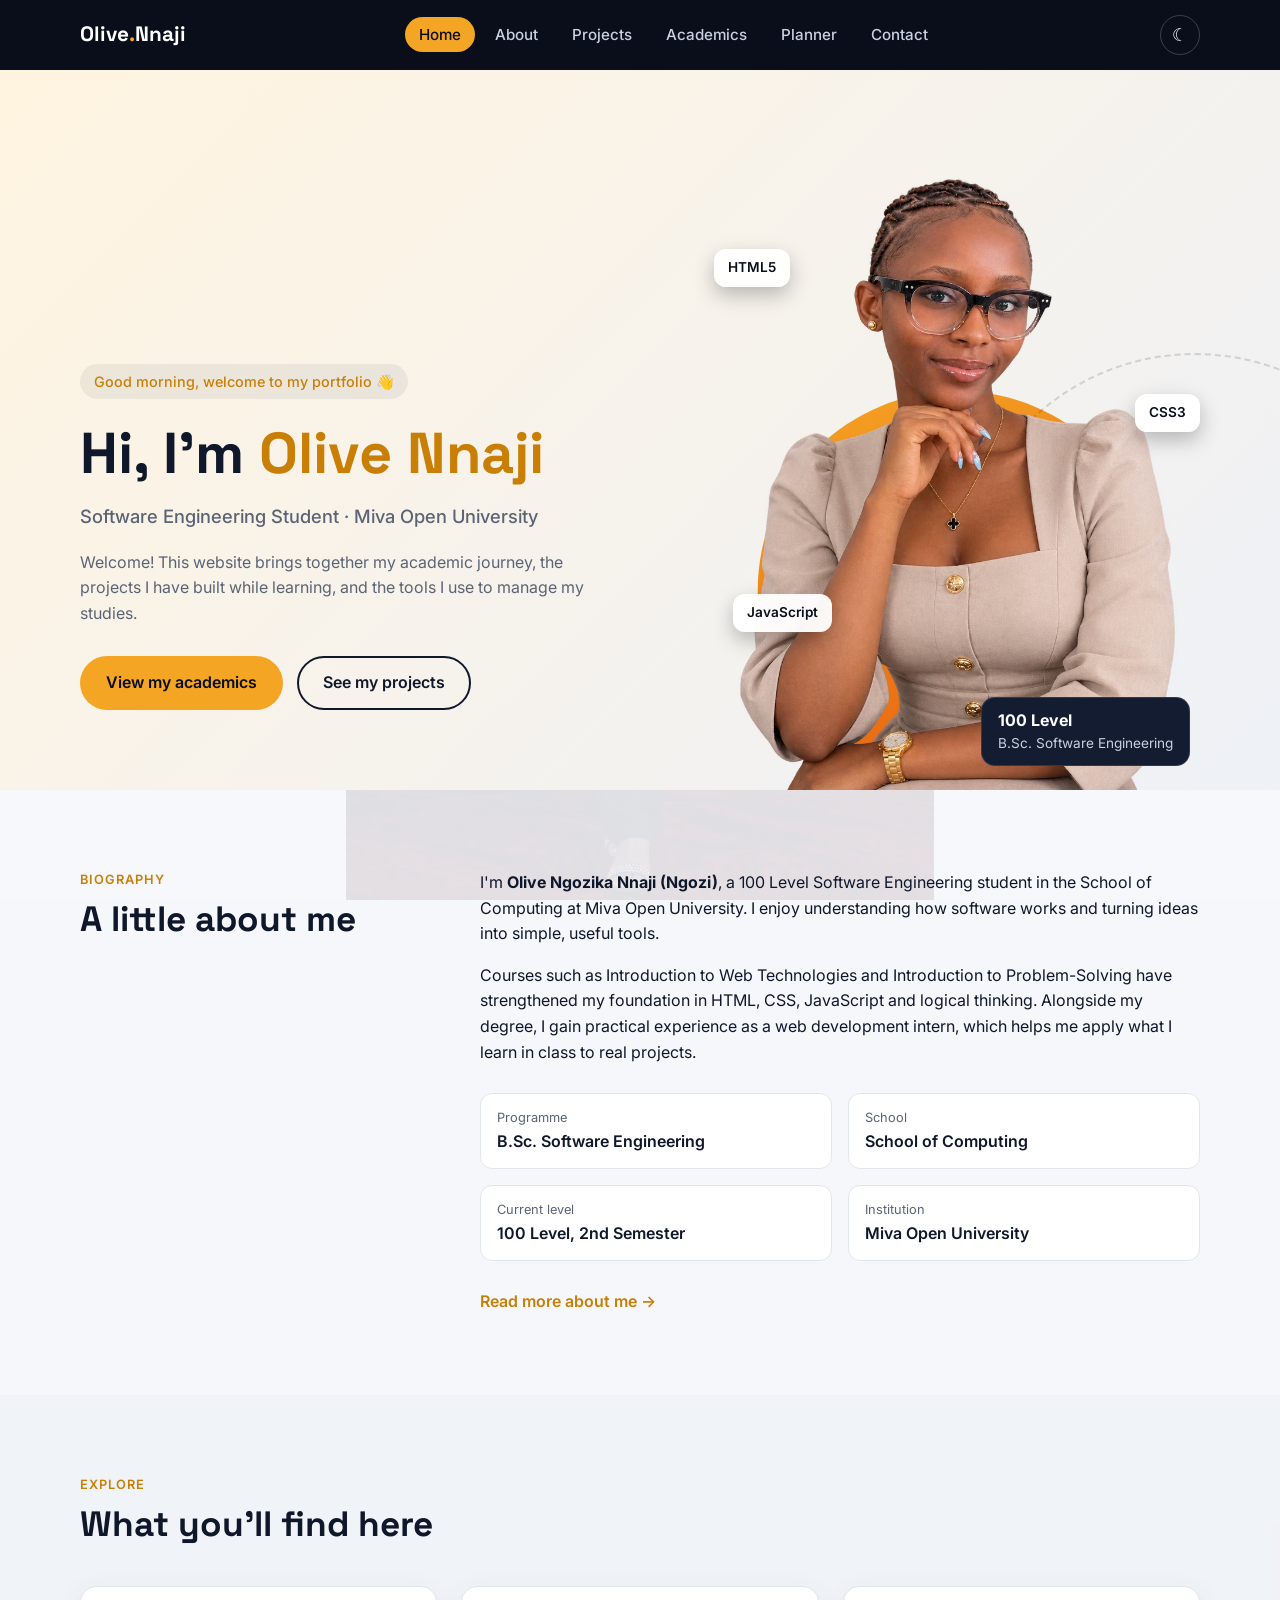
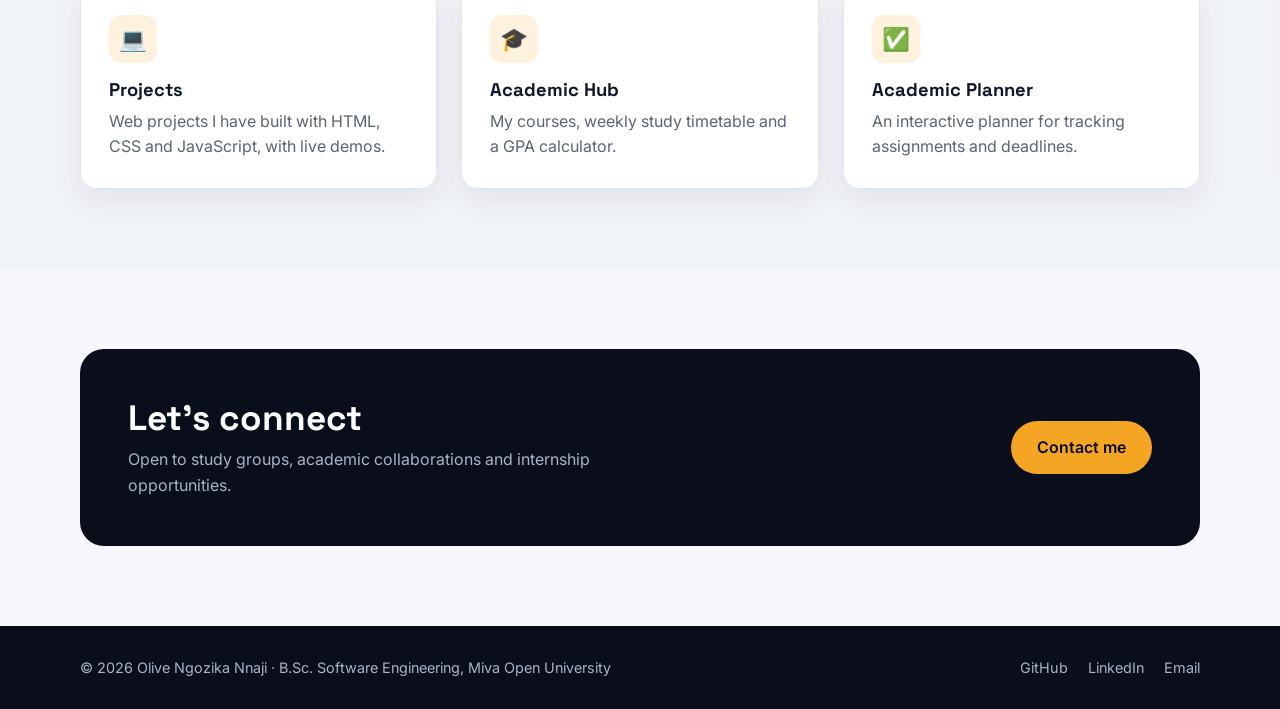
==== index.html @ 727c915d "initial commit" ====
<!DOCTYPE html>
<html lang="en">
<head>
  <meta charset="UTF-8">
  <meta name="viewport" content="width=device-width, initial-scale=1.0">
  <title>Olive Nnaji | Software Engineering Student</title>
  <meta name="description" content="Academic portfolio of Olive Ngozika Nnaji, a Software Engineering student at Miva Open University.">
  <link rel="preconnect" href="https://fonts.googleapis.com">
  <link rel="preconnect" href="https://fonts.gstatic.com" crossorigin>
  <link href="https://fonts.googleapis.com/css2?family=Inter:wght@400;500;600&family=Space+Grotesk:wght@500;600;700&display=swap" rel="stylesheet">
  <link rel="stylesheet" href="css/style.css">
</head>
<body>
  <a class="skip-link" href="#main">Skip to content</a>

  <!-- Site header and navigation -->
  <header class="site-header" id="site-header">
    <nav class="nav container" aria-label="Main navigation">
      <a href="index.html" class="logo">Olive<span>.</span>Nnaji</a>
      <ul class="nav-links" id="nav-links">
        <li><a href="index.html" class="active" aria-current="page">Home</a></li>
        <li><a href="about.html">About</a></li>
        <li><a href="projects.html">Projects</a></li>
        <li><a href="academics.html">Academics</a></li>
        <li><a href="planner.html">Planner</a></li>
        <li><a href="contact.html">Contact</a></li>
      </ul>
      <div class="nav-actions">
        <button class="icon-btn" id="theme-btn" type="button" aria-label="Switch colour theme">☾</button>
        <button class="icon-btn menu-btn" id="menu-btn" type="button" aria-label="Open menu" aria-expanded="false" aria-controls="nav-links">
          <span></span><span></span><span></span>
        </button>
      </div>
    </nav>
  </header>

  <main id="main">
    <!-- Hero: name, photograph and welcome message -->
    <section class="hero">
      <div class="container hero-grid">
        <div class="hero-text">
          <p class="greeting" id="greeting">Welcome to my portfolio</p>
          <h1>Hi, I'm <span class="highlight">Olive Nnaji</span></h1>
          <p class="hero-role">Software Engineering Student · Miva Open University</p>
          <p class="hero-intro">
            Welcome! This website brings together my academic journey, the projects I have
            built while learning, and the tools I use to manage my studies.
          </p>
          <div class="hero-buttons">
            <a href="academics.html" class="btn btn-primary">View my academics</a>
            <a href="projects.html" class="btn btn-outline">See my projects</a>
          </div>
        </div>

        <figure class="hero-photo">
          <img src="images/olive-hero.png" alt="Portrait of Olive Ngozika Nnaji" width="460" height="560">
          <span class="float-chip chip-1">HTML5</span>
          <span class="float-chip chip-2">CSS3</span>
          <span class="float-chip chip-3">JavaScript</span>
          <figcaption class="photo-badge"><strong>100 Level</strong>B.Sc. Software Engineering</figcaption>
        </figure>
      </div>
    </section>

    <!-- Brief biography -->
    <section class="section">
      <div class="container two-col">
        <div>
          <p class="eyebrow">Biography</p>
          <h2>A little about me</h2>
        </div>
        <div class="reveal">
          <div class="prose">
            <p>
              I'm <strong>Olive Ngozika Nnaji (Ngozi)</strong>, a 100 Level Software Engineering
              student in the School of Computing at Miva Open University. I enjoy understanding
              how software works and turning ideas into simple, useful tools.
            </p>
            <p>
              Courses such as Introduction to Web Technologies and Introduction to Problem-Solving
              have strengthened my foundation in HTML, CSS, JavaScript and logical thinking.
              Alongside my degree, I gain practical experience as a web development intern,
              which helps me apply what I learn in class to real projects.
            </p>
          </div>
          <dl class="facts">
            <div><dt>Programme</dt><dd>B.Sc. Software Engineering</dd></div>
            <div><dt>School</dt><dd>School of Computing</dd></div>
            <div><dt>Current level</dt><dd>100 Level, 2nd Semester</dd></div>
            <div><dt>Institution</dt><dd>Miva Open University</dd></div>
          </dl>
          <a href="about.html" class="text-link">Read more about me →</a>
        </div>
      </div>
    </section>

    <!-- Quick links into the site -->
    <section class="section section-alt">
      <div class="container">
        <div class="section-head">
          <p class="eyebrow">Explore</p>
          <h2>What you'll find here</h2>
        </div>
        <div class="grid-3">
          <a href="projects.html" class="card card-link reveal">
            <div class="card-icon" aria-hidden="true">💻</div>
            <h3>Projects</h3>
            <p>Web projects I have built with HTML, CSS and JavaScript, with live demos.</p>
          </a>
          <a href="academics.html" class="card card-link reveal">
            <div class="card-icon" aria-hidden="true">🎓</div>
            <h3>Academic Hub</h3>
            <p>My courses, weekly study timetable and a GPA calculator.</p>
          </a>
          <a href="planner.html" class="card card-link reveal">
            <div class="card-icon" aria-hidden="true">✅</div>
            <h3>Academic Planner</h3>
            <p>An interactive planner for tracking assignments and deadlines.</p>
          </a>
        </div>
      </div>
    </section>

    <!-- Call to action -->
    <section class="section">
      <div class="container">
        <div class="cta reveal">
          <div>
            <h2>Let's connect</h2>
            <p>Open to study groups, academic collaborations and internship opportunities.</p>
          </div>
          <a href="contact.html" class="btn btn-primary">Contact me</a>
        </div>
      </div>
    </section>
  </main>

  <footer class="site-footer">
    <div class="container footer-inner">
      <p>&copy; <span id="year">2026</span> Olive Ngozika Nnaji · B.Sc. Software Engineering, Miva Open University</p>
      <ul class="footer-links">
        <li><a href="https://github.com/Olivennaji99" target="_blank" rel="noopener">GitHub</a></li>
        <li><a href="https://www.linkedin.com/in/olive-nnaji-843ba0331" target="_blank" rel="noopener">LinkedIn</a></li>
        <li><a href="mailto:olivennaji99@gmail.com">Email</a></li>
      </ul>
    </div>
  </footer>

  <script src="js/main.js"></script>
</body>
</html>
---- css/style.css ----
/* ==========================================================
   Olive Nnaji — Student Portfolio & Academic Management
   One external stylesheet for every page
   ========================================================== */

/* ---------- 1. Colour scheme (CSS variables) ---------- */
:root {
  --navy: #090e1a;
  --navy-light: #131c31;
  --accent: #f5a524;
  --accent-dark: #c97f06;
  --accent-soft: rgba(245, 165, 36, 0.15);

  --bg: #f6f7fb;
  --surface: #ffffff;
  --surface-alt: #eef1f7;
  --text: #0f172a;
  --muted: #5b6475;
  --border: #e1e5ee;

  /* See-through versions of the page colours, laid over the background photo */
  --bg-overlay: rgba(246, 247, 251, 0.9);
  --alt-overlay: rgba(238, 241, 247, 0.7);

  /* Hero colours (home hero and the top of every inner page) */
  --hero-bg: linear-gradient(135deg, #fff4e0, #eef1f7);
  --hero-text: #0f172a;
  --hero-muted: #5b6475;
  --hero-chip: rgba(15, 23, 42, 0.06);
  --hero-line: rgba(15, 23, 42, 0.15);

  --success: #15803d;
  --danger: #dc2626;

  --radius: 16px;
  --shadow: 0 10px 30px rgba(15, 23, 42, 0.08);
  --font-body: "Inter", system-ui, sans-serif;
  --font-head: "Space Grotesk", "Inter", sans-serif;
  --transition: 0.3s ease;
}

/* Dark theme: only the variables change */
[data-theme="dark"] {
  --bg: #090e1a;
  --surface: #111a2e;
  --surface-alt: #0d1526;
  --text: #e8ecf4;
  --muted: #9aa4b8;
  --border: #24304a;
  --bg-overlay: rgba(9, 14, 26, 0.8);
  --alt-overlay: rgba(13, 21, 38, 0.6);
  --hero-bg: var(--navy);
  --hero-text: #ffffff;
  --hero-muted: #aab3c5;
  --hero-chip: rgba(255, 255, 255, 0.08);
  --hero-line: rgba(255, 255, 255, 0.18);
  --accent-dark: #f5a524;
  --shadow: 0 10px 30px rgba(0, 0, 0, 0.35);
}

/* ---------- 2. Reset and base styles ---------- */
*, *::before, *::after { box-sizing: border-box; margin: 0; padding: 0; }
html { scroll-behavior: smooth; }
body {
  font-family: var(--font-body);
  background: var(--bg);
  color: var(--text);
  line-height: 1.6;
  transition: background var(--transition), color var(--transition);
}
/* Background photo for every page.
   It stays fixed behind the content. "contain" shows the whole photo
   at its real shape (no stretching), and the overlay colour sits on top. */
body::before {
  content: "";
  position: fixed; inset: 0; z-index: -1;
  background:
    linear-gradient(var(--bg-overlay), var(--bg-overlay)),
    url("../images/photos/matric-standing.jpg") center / contain no-repeat;
}
img, video { max-width: 100%; display: block; }
a { color: inherit; text-decoration: none; }
ul, ol { list-style: none; }
h1, h2, h3 { font-family: var(--font-head); line-height: 1.2; }
h1 { font-size: clamp(2.2rem, 5vw, 3.6rem); }
h2 { font-size: clamp(1.6rem, 3vw, 2.2rem); }
h3 { font-size: 1.15rem; }
button, input, select, textarea { font: inherit; }
:focus-visible { outline: 3px solid var(--accent); outline-offset: 3px; }

.skip-link {
  position: absolute; left: 16px; top: -50px; z-index: 200;
  background: var(--accent); color: var(--navy); padding: 8px 14px; border-radius: 8px;
}
.skip-link:focus { top: 12px; }

/* ---------- 3. Layout helpers ---------- */
.container { width: min(1120px, 100% - 40px); margin-inline: auto; }
.section { padding: 80px 0; }
.section-alt { background: var(--alt-overlay); }
.section-head { max-width: 640px; margin-bottom: 40px; }
.section-head .intro { color: var(--muted); margin-top: 10px; }
.eyebrow {
  color: var(--accent-dark); font-weight: 600; font-size: 0.8rem;
  text-transform: uppercase; letter-spacing: 0.08em; margin-bottom: 8px;
}
.muted { color: var(--muted); }
.two-col { display: grid; grid-template-columns: 1fr 2fr; gap: 40px; }
.grid-2, .grid-3 { display: grid; gap: 24px; }
.grid-2 { grid-template-columns: repeat(2, 1fr); }
.grid-3 { grid-template-columns: repeat(3, 1fr); }
.prose p + p { margin-top: 16px; }

/* ---------- 4. Header and navigation ---------- */
.site-header {
  position: sticky; top: 0; z-index: 100;
  background: var(--navy); color: #fff;
  transition: box-shadow var(--transition);
}
.site-header.scrolled { box-shadow: 0 6px 20px rgba(0, 0, 0, 0.25); }
.nav { display: flex; align-items: center; justify-content: space-between; height: 70px; }
.logo { font-family: var(--font-head); font-weight: 700; font-size: 1.3rem; }
.logo span { color: var(--accent); }
.nav-links { display: flex; gap: 6px; }
.nav-links a {
  padding: 8px 14px; border-radius: 999px;
  color: #c9d1e0; font-weight: 500; font-size: 0.95rem;
  transition: background var(--transition), color var(--transition);
}
.nav-links a:hover { color: #fff; background: rgba(255, 255, 255, 0.08); }
.nav-links a.active { color: var(--navy); background: var(--accent); }
.nav-actions { display: flex; gap: 8px; }
.icon-btn {
  width: 40px; height: 40px; border-radius: 50%;
  border: 1px solid rgba(255, 255, 255, 0.2); background: transparent;
  color: #fff; font-size: 1.1rem; cursor: pointer;
  transition: background var(--transition);
}
.icon-btn:hover { background: rgba(255, 255, 255, 0.1); }

/* Hamburger button (shown on small screens only) */
.menu-btn { display: none; flex-direction: column; justify-content: center; align-items: center; gap: 4px; }
.menu-btn span {
  width: 18px; height: 2px; background: #fff; border-radius: 2px;
  transition: transform var(--transition), opacity var(--transition);
}
.menu-btn.open span:nth-child(1) { transform: translateY(6px) rotate(45deg); }
.menu-btn.open span:nth-child(2) { opacity: 0; }
.menu-btn.open span:nth-child(3) { transform: translateY(-6px) rotate(-45deg); }

/* ---------- 5. Buttons and links ---------- */
.btn {
  display: inline-flex; align-items: center; gap: 8px;
  padding: 12px 24px; border-radius: 999px; border: 2px solid transparent;
  font-weight: 600; cursor: pointer;
  transition: transform var(--transition), background var(--transition), box-shadow var(--transition);
}
.btn:hover { transform: translateY(-2px); }
.btn-primary { background: var(--accent); color: var(--navy); }
.btn-primary:hover { background: #ffb940; box-shadow: 0 8px 20px rgba(245, 165, 36, 0.35); }
.btn-outline { border-color: currentColor; color: inherit; background: transparent; }
.btn-block { width: 100%; justify-content: center; }
.text-link { color: var(--accent-dark); font-weight: 600; }
.text-link:hover { text-decoration: underline; }

/* ---------- 6. Hero (home page) ---------- */
.hero { background: var(--hero-bg); color: var(--hero-text); padding-top: 60px; overflow: hidden; }
.hero-grid { display: grid; grid-template-columns: 1.1fr 0.9fr; align-items: end; gap: 40px; }
.hero-text { padding-bottom: 80px; animation: fadeUp 0.8s ease both; }
.greeting {
  display: inline-block; padding: 6px 14px; margin-bottom: 20px; border-radius: 999px;
  background: var(--hero-chip); color: var(--accent-dark); font-weight: 500; font-size: 0.9rem;
}
.highlight { color: var(--accent-dark); }
.hero-role { font-size: 1.15rem; color: var(--hero-muted); font-weight: 500; margin: 14px 0 18px; }
.hero-intro { color: var(--hero-muted); max-width: 520px; }
.hero-buttons { display: flex; flex-wrap: wrap; gap: 14px; margin-top: 30px; }

/* Cut-out portrait sitting on a gradient circle */
.hero-photo { position: relative; display: flex; justify-content: center; align-items: flex-end; min-height: 460px; }
.hero-photo::before {
  content: ""; position: absolute; bottom: 0; left: 50%;
  width: 82%; aspect-ratio: 1; transform: translateX(-50%); border-radius: 50%;
  background: linear-gradient(160deg, var(--accent), #e8590c);
}
.hero-photo::after {
  content: ""; position: absolute; bottom: -6%; left: 50%;
  width: 98%; aspect-ratio: 1; border-radius: 50%;
  border: 2px dashed var(--hero-line);
  animation: spin 40s linear infinite;
}
.hero-photo img { position: relative; z-index: 1; width: 100%; max-width: 440px; height: auto; animation: fadeUp 1s 0.2s ease both; }
.float-chip {
  position: absolute; z-index: 2; padding: 8px 14px; border-radius: 12px;
  background: rgba(255, 255, 255, 0.95); color: var(--navy);
  font-weight: 600; font-size: 0.85rem; box-shadow: 0 8px 20px rgba(0, 0, 0, 0.25);
  animation: float 4s ease-in-out infinite;
}
.chip-1 { top: 18%; left: 0; }
.chip-2 { top: 40%; right: 0; animation-delay: 1s; }
.chip-3 { bottom: 24%; left: 4%; animation-delay: 2s; }
.photo-badge {
  position: absolute; z-index: 2; bottom: 24px; right: 2%;
  background: var(--navy-light); border: 1px solid rgba(255, 255, 255, 0.12);
  padding: 10px 16px; border-radius: 14px; font-size: 0.85rem; color: #c9d1e0;
}
.photo-badge strong { display: block; color: #fff; font-size: 1rem; }

/* ---------- 7. Inner page header ---------- */
.page-header { background: var(--hero-bg); color: var(--hero-text); padding: 70px 0 60px; }
.page-header h1 { animation: fadeUp 0.7s ease both; }
.page-header .lead { color: var(--hero-muted); max-width: 620px; margin-top: 14px; font-size: 1.1rem; }

/* Text on the left, photo carousel on the right */
.page-header-grid { display: grid; grid-template-columns: 1fr 260px; align-items: center; gap: 40px; }

/* Photo carousel: all photos sit on top of each other and only the
   one with the "active" class is visible. main.js moves "active" every 5 seconds. */
.carousel {
  position: relative; aspect-ratio: 4 / 5; overflow: hidden;
  border-radius: var(--radius); border: 3px solid var(--accent);
  box-shadow: 0 10px 30px rgba(0, 0, 0, 0.35);
}
.carousel img {
  position: absolute; inset: 0; width: 100%; height: 100%;
  object-fit: cover; object-position: center top; /* fill the frame without stretching */
  opacity: 0; transition: opacity 1s ease;
}
.carousel img.active { opacity: 1; }

/* ---------- 8. Cards and facts ---------- */
.card {
  background: var(--surface); border: 1px solid var(--border);
  border-radius: var(--radius); padding: 28px; box-shadow: var(--shadow);
}
.card h3 { margin-bottom: 8px; }
.card p { color: var(--muted); }
.card-link { display: block; transition: translate var(--transition), border-color var(--transition); }
.card-link:hover { translate: 0 -6px; border-color: var(--accent); }
.card-icon {
  width: 48px; height: 48px; display: grid; place-items: center; margin-bottom: 16px;
  border-radius: 12px; background: var(--accent-soft); font-size: 1.4rem;
}
.facts { display: grid; grid-template-columns: repeat(2, 1fr); gap: 16px; margin: 28px 0; }
.facts div { background: var(--surface); border: 1px solid var(--border); border-radius: 12px; padding: 14px 16px; }
.facts dt { font-size: 0.8rem; color: var(--muted); }
.facts dd { font-weight: 600; }

.cta {
  background: var(--navy); color: #fff; border-radius: 24px; padding: 48px;
  display: flex; flex-wrap: wrap; align-items: center; justify-content: space-between; gap: 24px;
}
.cta p { color: #aab3c5; margin-top: 8px; max-width: 520px; }

/* ---------- 9. About page ---------- */
.timeline { border-left: 2px solid var(--border); padding-left: 28px; display: grid; gap: 32px; }
.timeline li { position: relative; }
.timeline li::before {
  content: ""; position: absolute; left: -37px; top: 4px;
  width: 16px; height: 16px; border-radius: 50%;
  background: var(--accent); border: 3px solid var(--bg);
}
.timeline-date { font-size: 0.85rem; font-weight: 600; color: var(--accent-dark); }
.org { color: var(--muted); font-weight: 500; margin: 2px 0 8px; }

.goals { display: grid; gap: 16px; margin-top: 24px; counter-reset: goal; }
.goals li { counter-increment: goal; display: grid; grid-template-columns: 44px 1fr; gap: 14px; align-items: start; }
.goals li::before {
  content: counter(goal); width: 44px; height: 44px; border-radius: 50%;
  display: grid; place-items: center; background: var(--accent); color: var(--navy); font-weight: 700;
}
.goals p { color: var(--muted); }

.chip-list { display: flex; flex-wrap: wrap; gap: 8px; margin-top: 16px; }
.chip-list li { padding: 6px 12px; border-radius: 999px; background: var(--accent-soft); font-size: 0.85rem; font-weight: 500; }

.interest-list { display: grid; gap: 14px; align-content: start; }
.interest-list li {
  display: flex; align-items: center; gap: 14px; padding: 14px 16px;
  background: var(--surface); border: 1px solid var(--border); border-radius: 12px;
  transition: translate var(--transition);
}
.interest-list li:hover { translate: 6px 0; }
.interest-icon { font-size: 1.5rem; }
.interest-list .desc { display: block; color: var(--muted); font-size: 0.9rem; }
.media video { width: 100%; border-radius: var(--radius); background: #000; }
.media figcaption { color: var(--muted); font-size: 0.9rem; margin-top: 10px; }

/* ---------- 10. Projects page ---------- */
.project-card {
  display: flex; flex-direction: column; overflow: hidden;
  background: var(--surface); border: 1px solid var(--border);
  border-radius: var(--radius); box-shadow: var(--shadow);
  transition: translate var(--transition);
}
.project-card:hover { translate: 0 -6px; }
.project-thumb { position: relative; display: block; aspect-ratio: 16 / 10; overflow: hidden; background: var(--surface-alt); }
.project-thumb img { width: 100%; height: 100%; object-fit: cover; transition: transform 0.5s ease; }
.thumb-overlay {
  position: absolute; inset: 0; display: grid; place-items: center;
  background: rgba(9, 14, 26, 0.65); color: #fff; font-weight: 600;
  opacity: 0; transition: opacity var(--transition);
}
.project-thumb:hover img, .project-thumb:focus-visible img { transform: scale(1.06); }
.project-thumb:hover .thumb-overlay, .project-thumb:focus-visible .thumb-overlay { opacity: 1; }
.project-body { display: flex; flex-direction: column; gap: 10px; flex: 1; padding: 24px; }
.project-body p { color: var(--muted); }
.project-links { display: flex; flex-wrap: wrap; gap: 12px; margin-top: auto; padding-top: 10px; }
.project-links a {
  padding: 8px 16px; border-radius: 999px; border: 1px solid var(--border);
  font-weight: 600; font-size: 0.9rem; transition: border-color var(--transition);
}
.project-links a:first-child { background: var(--accent); border-color: var(--accent); color: var(--navy); }
.project-links a:hover { border-color: var(--accent); }

/* ---------- 11. Tables ---------- */
.table-wrap {
  overflow-x: auto; background: var(--surface); border: 1px solid var(--border);
  border-radius: var(--radius); box-shadow: var(--shadow);
}
table { width: 100%; min-width: 560px; border-collapse: collapse; }
caption { text-align: left; padding: 18px 20px 6px; font-family: var(--font-head); font-weight: 600; }
th, td { padding: 14px 20px; text-align: left; border-bottom: 1px solid var(--border); }
thead th { font-size: 0.8rem; text-transform: uppercase; letter-spacing: 0.05em; color: var(--muted); }
tbody tr { transition: background var(--transition); }
tbody tr:hover { background: var(--accent-soft); }
tfoot td { font-weight: 700; border-bottom: none; }
th.num, td.num { text-align: center; }
.status { display: inline-block; padding: 4px 10px; border-radius: 999px; font-size: 0.8rem; font-weight: 600; }
.status-progress { background: var(--accent-soft); color: var(--accent-dark); }
.status-done { background: rgba(21, 128, 61, 0.12); color: var(--success); }
tr.today { background: var(--accent-soft); }
tr.today th::after { content: " • Today"; color: var(--accent-dark); font-size: 0.8rem; }

/* ---------- 12. Academic Hub ---------- */
.stats-grid { display: grid; grid-template-columns: repeat(4, 1fr); gap: 20px; }
.stats-grid.three { grid-template-columns: repeat(3, 1fr); }
.stat-card {
  background: var(--surface); border: 1px solid var(--border);
  border-radius: var(--radius); padding: 22px; box-shadow: var(--shadow);
}
.stat-card span { color: var(--muted); font-size: 0.9rem; }
.stat-card strong { display: block; font-family: var(--font-head); font-size: 2rem; margin-top: 4px; }
.dashboard-grid { display: grid; grid-template-columns: 2fr 1fr; gap: 24px; margin-top: 24px; }
.deadline-list { display: grid; gap: 12px; margin-top: 18px; }
.deadline-list li {
  display: flex; justify-content: space-between; gap: 12px;
  padding: 14px 16px; border-radius: 12px; background: var(--surface-alt);
}
.deadline-list .date { font-weight: 600; color: var(--accent-dark); white-space: nowrap; }

.tabs { display: flex; flex-wrap: wrap; gap: 10px; margin-bottom: 20px; }
.tab-btn, .filter-btn {
  padding: 9px 18px; border-radius: 999px; border: 1px solid var(--border);
  background: var(--surface); color: var(--text); font-weight: 500; cursor: pointer;
  transition: background var(--transition), color var(--transition);
}
.tab-btn.active, .filter-btn.active { background: var(--accent); border-color: var(--accent); color: var(--navy); }

.grade-select { width: auto; padding: 8px 10px; }
.gpa-actions { display: flex; flex-wrap: wrap; align-items: center; gap: 16px; margin-top: 20px; }
.gpa-result { font-weight: 600; }
.gpa-result strong { font-family: var(--font-head); font-size: 1.6rem; color: var(--accent-dark); }
.gpa-result.error { color: var(--danger); }

/* ---------- 13. Forms ---------- */
.form-group { margin-bottom: 18px; }
.form-row { display: grid; grid-template-columns: 1fr 1fr; gap: 16px; }
label { display: block; font-weight: 500; font-size: 0.95rem; margin-bottom: 6px; }
.optional { color: var(--muted); font-weight: 400; }
input, select, textarea {
  width: 100%; padding: 12px 14px; border: 1px solid var(--border); border-radius: 10px;
  background: var(--surface); color: var(--text);
  transition: border-color var(--transition), box-shadow var(--transition);
}
input:focus, select:focus, textarea:focus { outline: none; border-color: var(--accent); box-shadow: 0 0 0 3px var(--accent-soft); }
textarea { min-height: 140px; resize: vertical; }
input.invalid, textarea.invalid { border-color: var(--danger); }
.error-message { color: var(--danger); font-size: 0.85rem; margin-top: 4px; min-height: 1.2em; }
.form-success {
  display: none; margin-bottom: 20px; padding: 14px 16px; border-radius: 10px;
  background: rgba(21, 128, 61, 0.12); color: var(--success); font-weight: 500;
}
.form-success.show { display: block; animation: fadeUp 0.4s ease; }
.form-note { font-size: 0.85rem; margin-top: 12px; }

/* ---------- 14. Contact page ---------- */
.contact-grid { display: grid; grid-template-columns: 1fr 1.4fr; gap: 40px; align-items: start; }
.contact-list { display: grid; gap: 16px; margin-top: 24px; }
.contact-list li { display: flex; align-items: center; gap: 14px; }
.contact-icon {
  width: 44px; height: 44px; display: grid; place-items: center; flex-shrink: 0;
  border-radius: 12px; background: var(--accent-soft); font-size: 1.2rem;
}
.contact-list small { display: block; color: var(--muted); }
.contact-list a:hover { color: var(--accent-dark); }

/* ---------- 15. Planner page ---------- */
.planner { display: grid; grid-template-columns: 340px 1fr; gap: 32px; align-items: start; }
.planner-form { position: sticky; top: 94px; }
.planner-form h2 { font-size: 1.4rem; margin-bottom: 16px; }
.progress-row { display: flex; align-items: center; gap: 14px; margin: 20px 0; }
.progress { flex: 1; height: 10px; border-radius: 999px; overflow: hidden; background: var(--surface-alt); border: 1px solid var(--border); }
.progress-fill { height: 100%; width: 0; background: linear-gradient(90deg, var(--accent), #e8590c); transition: width 0.5s ease; }
.list-toolbar { display: flex; flex-wrap: wrap; justify-content: space-between; align-items: center; gap: 12px; margin-bottom: 4px; }
.link-btn { background: none; border: none; color: var(--danger); font-weight: 500; cursor: pointer; }
.task-list { display: grid; gap: 12px; }
.task-item {
  display: flex; align-items: center; gap: 14px; padding: 14px 16px;
  background: var(--surface); border: 1px solid var(--border);
  border-left: 4px solid var(--accent); border-radius: 12px;
  animation: fadeUp 0.35s ease; transition: opacity var(--transition);
}
.task-item.priority-high { border-left-color: var(--danger); }
.task-item.priority-low { border-left-color: var(--success); }
.task-item input[type="checkbox"] { width: 20px; height: 20px; padding: 0; flex-shrink: 0; accent-color: var(--accent); cursor: pointer; }
.task-content { flex: 1; min-width: 0; }
.task-title { font-weight: 600; word-break: break-word; }
.task-meta { font-size: 0.85rem; color: var(--muted); }
.task-item.completed { opacity: 0.6; }
.task-item.completed .task-title { text-decoration: line-through; }
.delete-btn {
  width: 34px; height: 34px; border-radius: 50%; flex-shrink: 0;
  border: 1px solid var(--border); background: transparent; color: var(--muted);
  font-size: 1.1rem; cursor: pointer;
  transition: background var(--transition), color var(--transition);
}
.delete-btn:hover { background: var(--danger); border-color: var(--danger); color: #fff; }
.empty-state { text-align: center; padding: 40px 20px; color: var(--muted); border: 2px dashed var(--border); border-radius: var(--radius); }
.empty-state strong { display: block; color: var(--text); }

/* ---------- 16. Footer ---------- */
.site-footer { background: var(--navy); color: #aab3c5; padding: 30px 0; font-size: 0.9rem; }
.footer-inner { display: flex; flex-wrap: wrap; justify-content: space-between; align-items: center; gap: 16px; }
.footer-links { display: flex; gap: 20px; }
.footer-links a:hover { color: var(--accent); }

/* ---------- 17. Animations ---------- */
@keyframes fadeUp {
  from { opacity: 0; transform: translateY(24px); }
  to { opacity: 1; transform: translateY(0); }
}
@keyframes float {
  0%, 100% { transform: translateY(0); }
  50% { transform: translateY(-12px); }
}
@keyframes spin {
  from { transform: translateX(-50%) rotate(0deg); }
  to { transform: translateX(-50%) rotate(360deg); }
}
/* Scroll reveal: main.js adds the "js" and "visible" classes */
.js .reveal { opacity: 0; transform: translateY(30px); transition: opacity 0.7s ease, transform 0.7s ease; }
.js .reveal.visible { opacity: 1; transform: translateY(0); }

/* ---------- 18. Responsive design ---------- */
@media (max-width: 900px) {
  .menu-btn { display: flex; }
  .nav-links {
    position: absolute; top: 70px; left: 0; right: 0;
    flex-direction: column; gap: 4px; padding: 16px 20px 24px;
    background: var(--navy); border-top: 1px solid rgba(255, 255, 255, 0.08);
    opacity: 0; visibility: hidden; transform: translateY(-10px);
    transition: opacity var(--transition), transform var(--transition), visibility var(--transition);
  }
  .nav-links.open { opacity: 1; visibility: visible; transform: translateY(0); }
  .nav-links a { display: block; padding: 12px 16px; }

  .hero-grid, .two-col, .contact-grid, .planner, .dashboard-grid, .page-header-grid { grid-template-columns: 1fr; }
  .carousel { width: 100%; max-width: 260px; }
  .hero-text { padding-bottom: 0; text-align: center; }
  .hero-intro { margin-inline: auto; }
  .hero-buttons { justify-content: center; }
  .hero-photo { width: 100%; max-width: 440px; min-height: 380px; margin-inline: auto; }
  .grid-3 { grid-template-columns: repeat(2, 1fr); }
  .stats-grid { grid-template-columns: repeat(2, 1fr); }
  .planner-form { position: static; }
}

@media (max-width: 600px) {
  .section { padding: 56px 0; }
  .grid-2, .grid-3, .facts, .form-row { grid-template-columns: 1fr; }
  .stats-grid.three { grid-template-columns: repeat(3, 1fr); gap: 10px; }
  .stats-grid.three .stat-card { padding: 14px; }
  .stat-card strong { font-size: 1.5rem; }
  .cta { padding: 32px 24px; }
  .float-chip { font-size: 0.75rem; padding: 6px 10px; }
}

/* Respect users who prefer less motion */
@media (prefers-reduced-motion: reduce) {
  *, *::before, *::after { animation: none !important; transition: none !important; scroll-behavior: auto !important; }
  .js .reveal { opacity: 1; transform: none; }
}
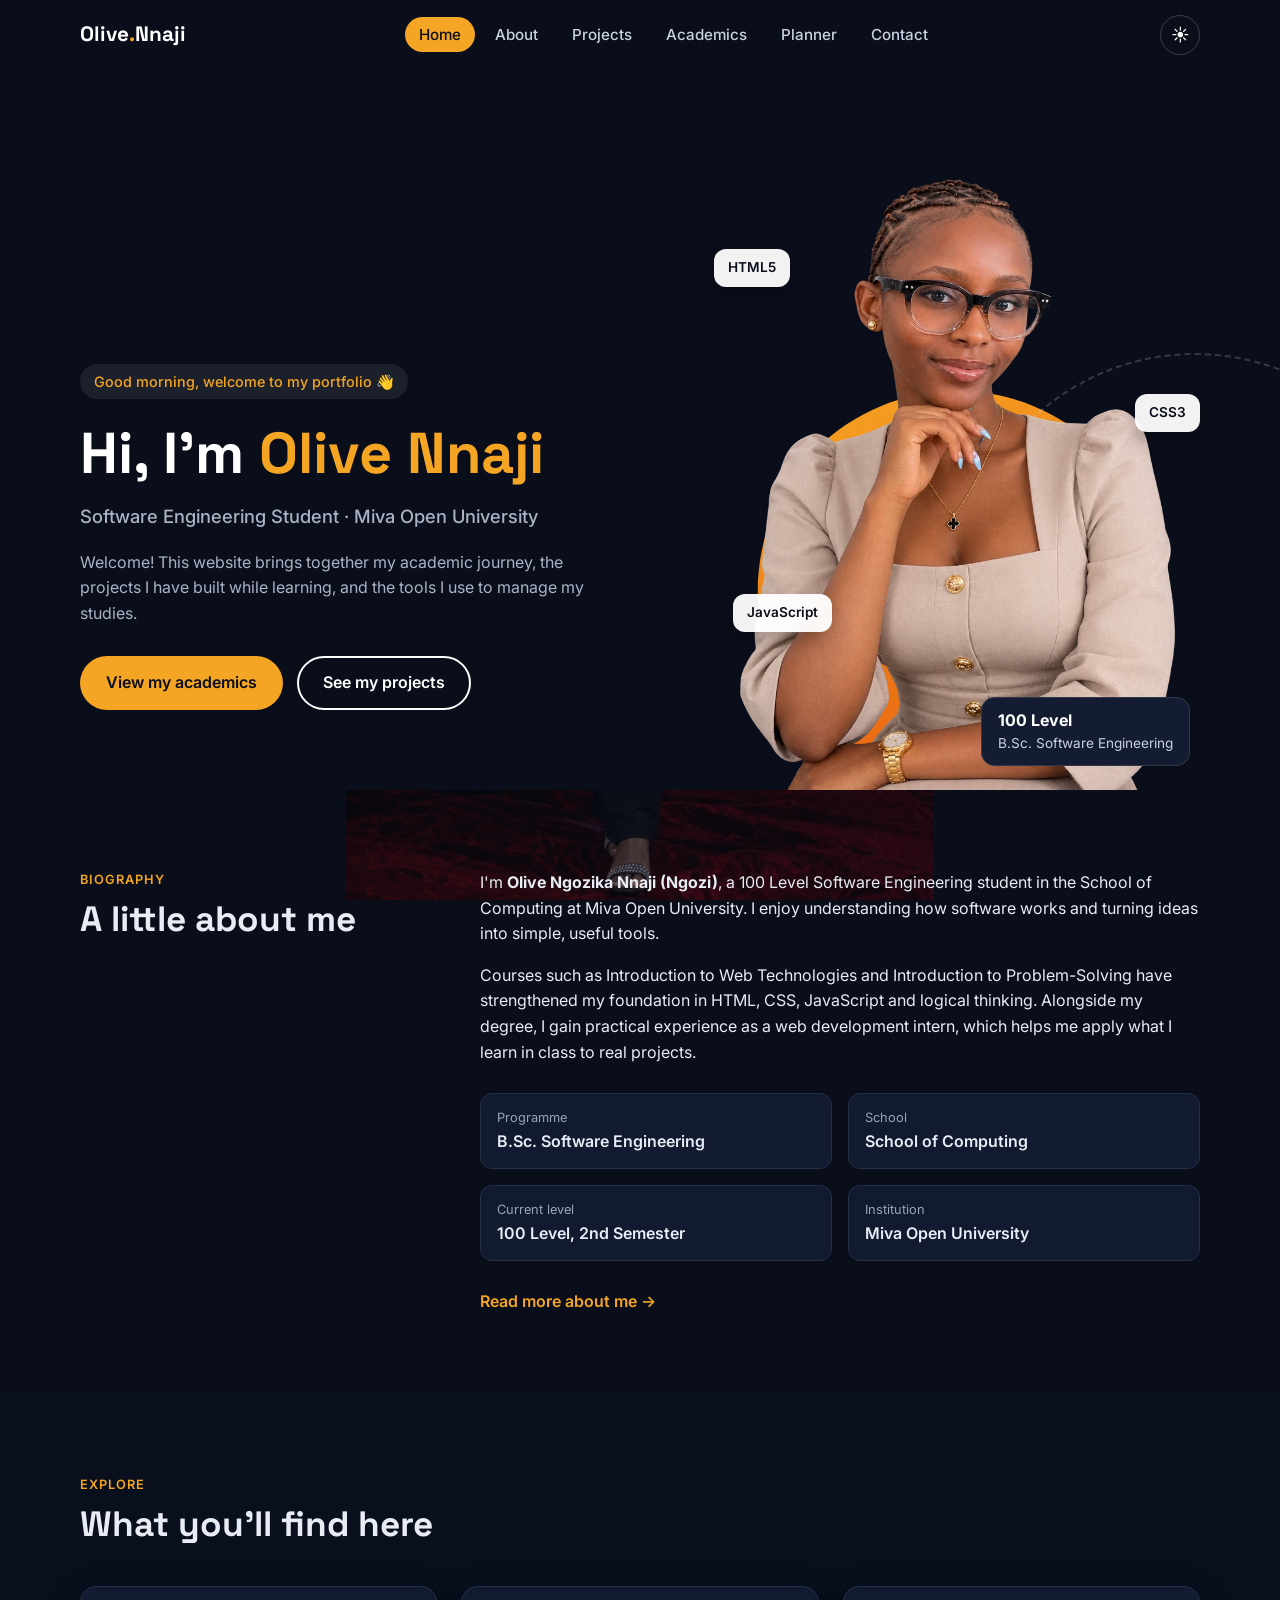
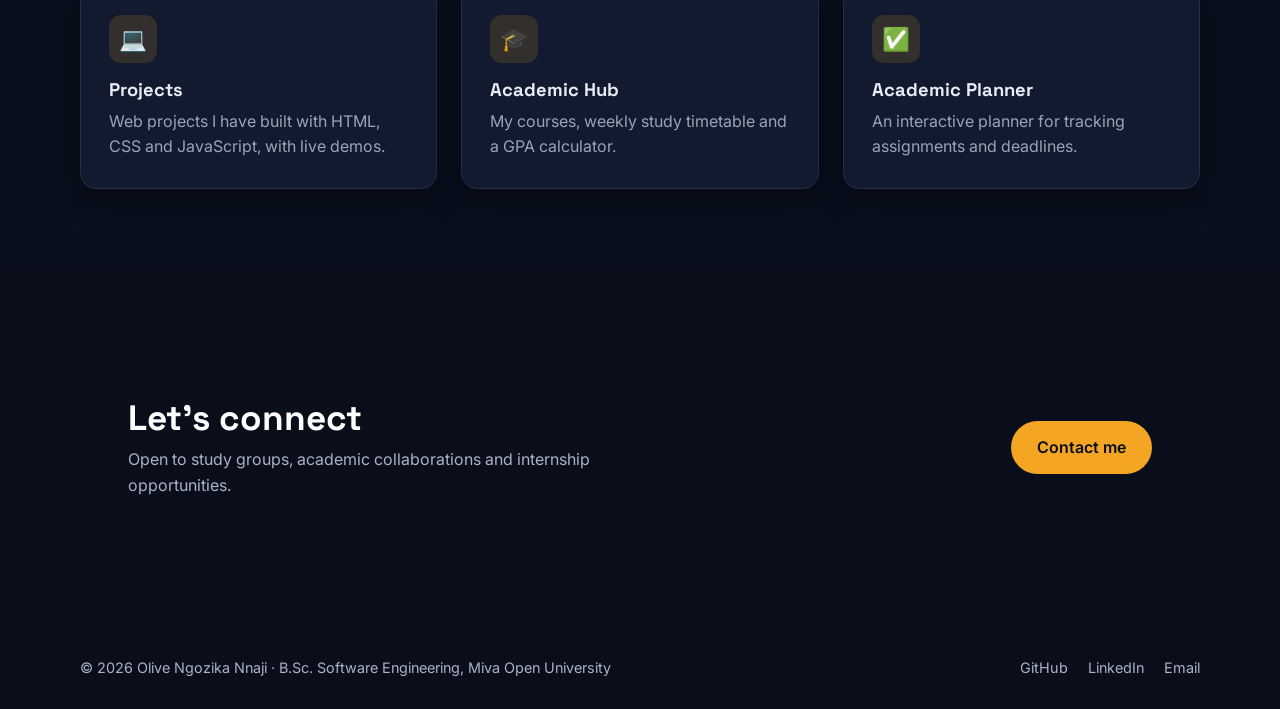
==== commit be241251: "SECOND COMMIT" ====
--- a/index.html
+++ b/index.html
@@ -1,5 +1,5 @@
 <!DOCTYPE html>
-<html lang="en">
+<html lang="en" data-theme="dark">
 <head>
   <meta charset="UTF-8">
   <meta name="viewport" content="width=device-width, initial-scale=1.0">
--- a/css/style.css
+++ b/css/style.css
@@ -19,8 +19,8 @@
   --border: #e1e5ee;
 
   /* See-through versions of the page colours, laid over the background photo */
-  --bg-overlay: rgba(246, 247, 251, 0.9);
-  --alt-overlay: rgba(238, 241, 247, 0.7);
+  --bg-overlay: rgba(246, 247, 251, 0.65);
+  --alt-overlay: rgba(238, 241, 247, 0.4);
 
   /* Hero colours (home hero and the top of every inner page) */
   --hero-bg: linear-gradient(135deg, #fff4e0, #eef1f7);
@@ -47,8 +47,8 @@
   --text: #e8ecf4;
   --muted: #9aa4b8;
   --border: #24304a;
-  --bg-overlay: rgba(9, 14, 26, 0.8);
-  --alt-overlay: rgba(13, 21, 38, 0.6);
+  --bg-overlay: rgba(9, 14, 26, 0.5);
+  --alt-overlay: rgba(13, 21, 38, 0.3);
   --hero-bg: var(--navy);
   --hero-text: #ffffff;
   --hero-muted: #aab3c5;
@@ -312,6 +312,12 @@
 }
 .project-links a:first-child { background: var(--accent); border-color: var(--accent); color: var(--navy); }
 .project-links a:hover { border-color: var(--accent); }
+
+/* Featured project: stretches across both columns, picture left and text right */
+.project-featured { grid-column: 1 / -1; display: grid; grid-template-columns: 1.4fr 1fr; }
+.project-featured .project-thumb { aspect-ratio: auto; height: 100%; min-height: 320px; }
+.project-featured .project-thumb img { object-position: center top; }
+.project-featured .project-body { justify-content: center; padding: 32px; }
 
 /* ---------- 11. Tables ---------- */
 .table-wrap {
@@ -467,6 +473,8 @@
 
   .hero-grid, .two-col, .contact-grid, .planner, .dashboard-grid, .page-header-grid { grid-template-columns: 1fr; }
   .carousel { width: 100%; max-width: 260px; }
+  .project-featured { grid-template-columns: 1fr; }
+  .project-featured .project-thumb { aspect-ratio: 16 / 10; }
   .hero-text { padding-bottom: 0; text-align: center; }
   .hero-intro { margin-inline: auto; }
   .hero-buttons { justify-content: center; }
